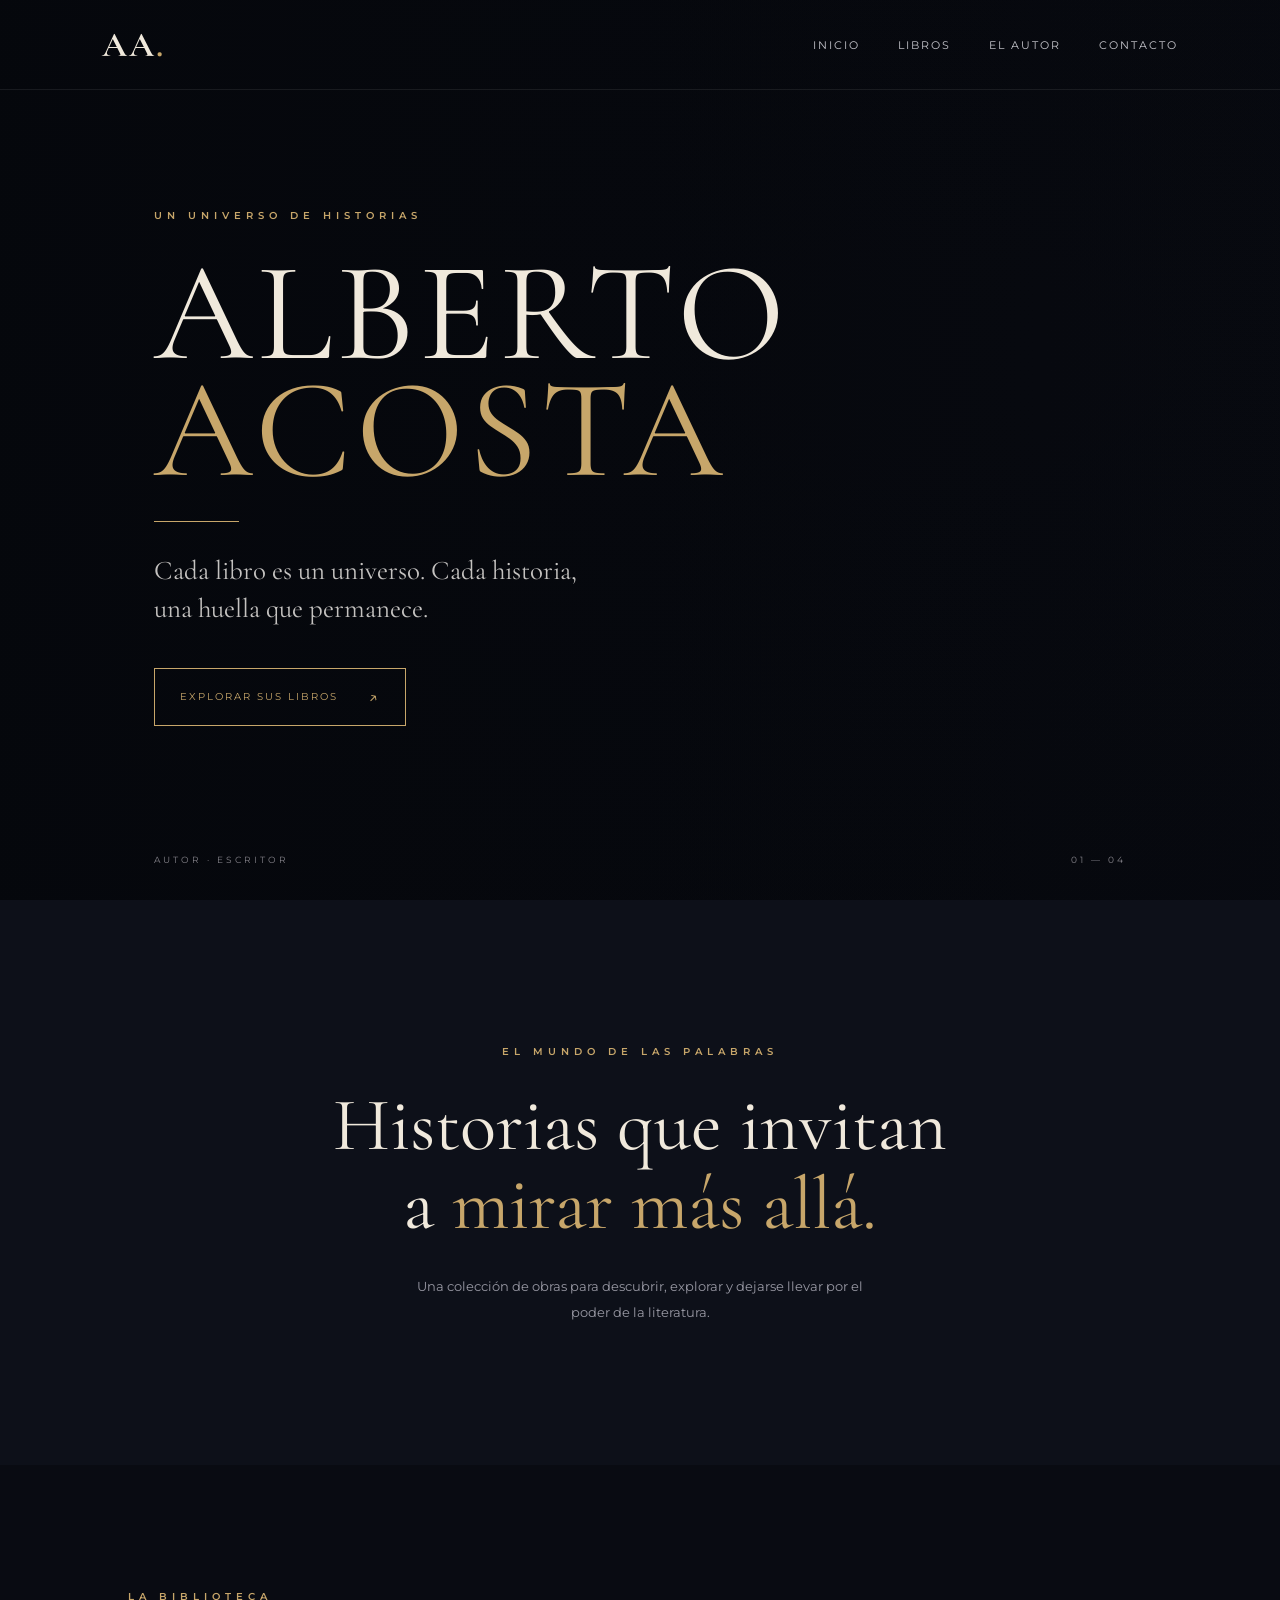
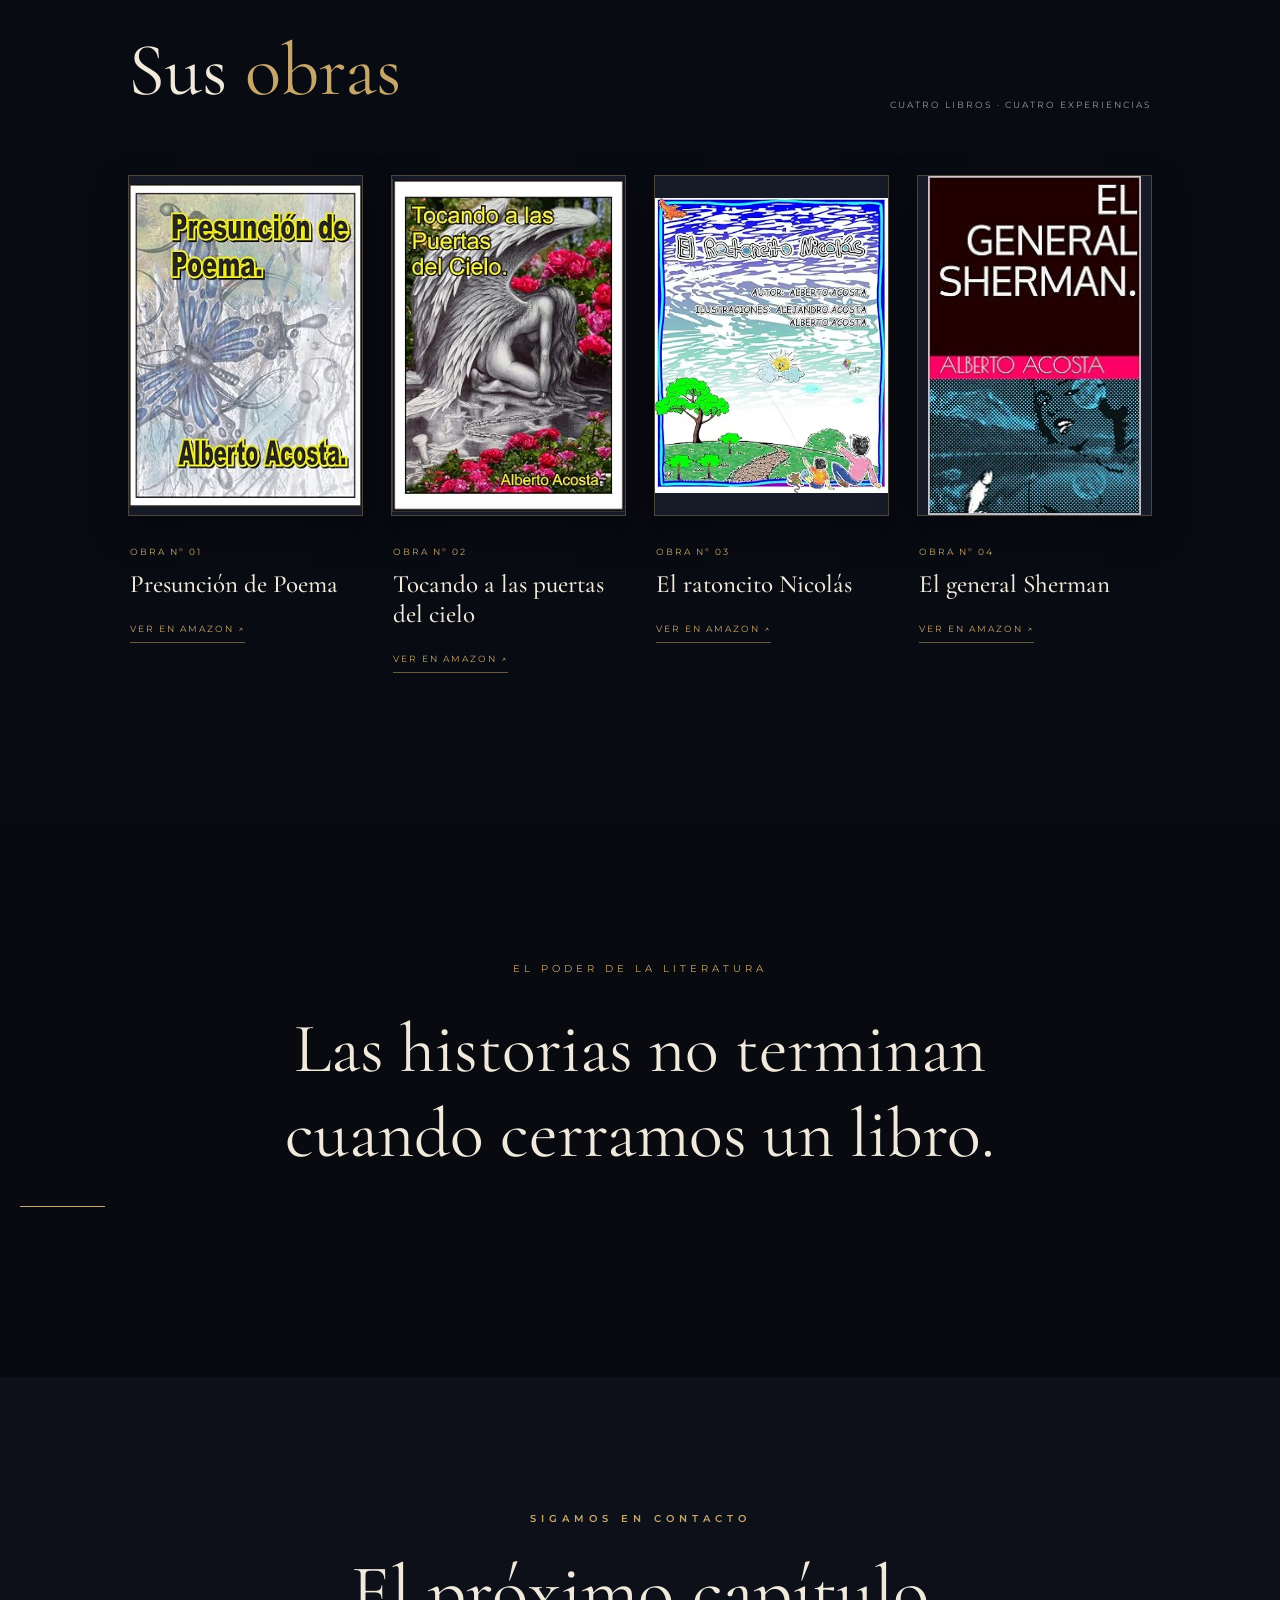
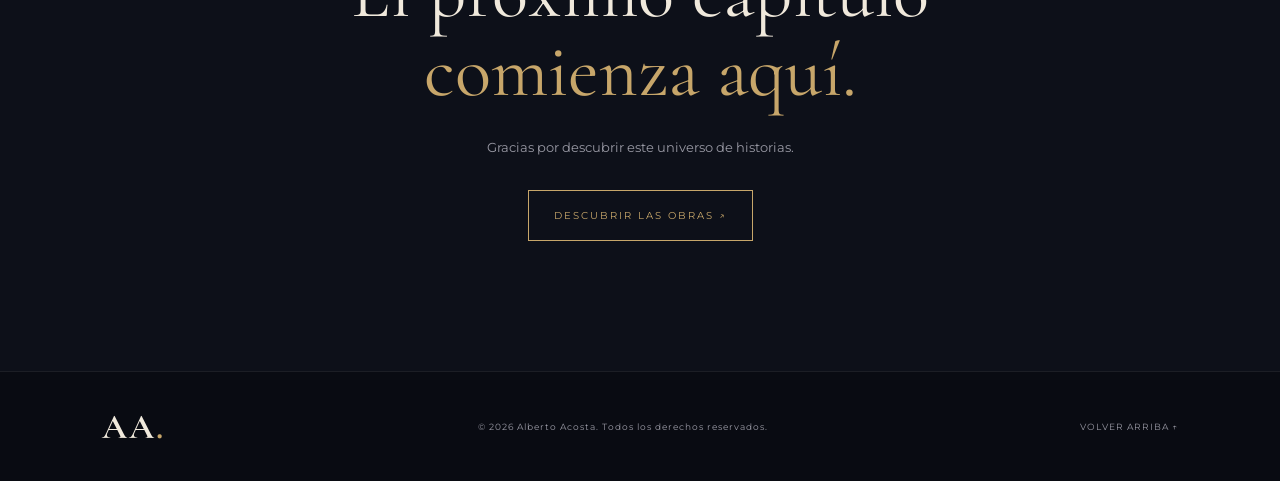
==== alberto-acosta/index.html @ faae9333 "Add files via upload" ====
<!DOCTYPE html>
<html lang="es">
<head>
    <meta charset="UTF-8">
    <meta name="viewport" content="width=device-width, initial-scale=1.0">

    <title>Alberto Acosta | Autor y escritor</title>
    <meta name="description" content="Descubre las obras de Alberto Acosta. Cuatro libros, cuatro universos por explorar.">

    <link rel="stylesheet" href="styles.css">
    <link rel="preconnect" href="https://fonts.googleapis.com">
    <link rel="preconnect" href="https://fonts.gstatic.com" crossorigin>
    <link href="https://fonts.googleapis.com/css2?family=Cormorant+Garamond:wght@400;500;600;700&family=Montserrat:wght@300;400;500;600&display=swap" rel="stylesheet">
</head>

<body>

    <header class="header">
        <a href="#inicio" class="logo">AA<span>.</span></a>

        <nav class="nav" id="nav">
            <a href="#inicio">Inicio</a>
            <a href="#libros">Libros</a>
            <a href="#autor">El autor</a>
            <a href="#contacto">Contacto</a>
        </nav>

        <button class="menu-button" id="menu-button" aria-label="Abrir menú">
            ☰
        </button>
    </header>

    <main>

        <section class="hero" id="inicio">
            <div class="hero-overlay"></div>

            <div class="hero-content">
                <span class="eyebrow">UN UNIVERSO DE HISTORIAS</span>

                <h1>ALBERTO<br><span>ACOSTA</span></h1>

                <div class="gold-line"></div>

                <p>
                    Cada libro es un universo.
                    Cada historia, una huella que permanece.
                </p>

                <a href="#libros" class="hero-button">
                    EXPLORAR SUS LIBROS <span>↗</span>
                </a>
            </div>

            <div class="hero-bottom">
                <span>AUTOR · ESCRITOR</span>
                <span>01 — 04</span>
            </div>
        </section>

        <section class="intro" id="autor">
            <span class="section-label">EL MUNDO DE LAS PALABRAS</span>

            <h2>
                Historias que invitan<br>
                a <span>mirar más allá.</span>
            </h2>

            <p>
                Una colección de obras para descubrir, explorar
                y dejarse llevar por el poder de la literatura.
            </p>
        </section>

        <section class="books" id="libros">
            <div class="section-heading">
                <div>
                    <span class="section-label">LA BIBLIOTECA</span>
                    <h2>Sus <span>obras</span></h2>
                </div>

                <p>CUATRO LIBROS · CUATRO EXPERIENCIAS</p>
            </div>

            <div class="book-grid">

                <article class="book-card">
                    <div class="book-cover">
                    <img src="assets/presuncion.jpg" alt="Portada de Presunción de Poema">
                    </div>
                    <div class="book-info">
                        <span>OBRA Nº 01</span>
                        <h3>Presunción de Poema</h3>
                        <a href="https://www.amazon.com/-/es/Alberto-Acosta-ebook/dp/B07H7WVW3H" target="_blank" rel="noopener noreferrer">
                            VER EN AMAZON ↗
                        </a>
                    </div>
                </article>

                <article class="book-card">
                    <div class="book-cover">
                    <img src="assets/puertas-cielo.jpg" alt="Portada de Tocando a las puertas del cielo">
                    </div>
                    <div class="book-info">
                        <span>OBRA Nº 02</span>
                        <h3>Tocando a las puertas del cielo</h3>
                        <a href="https://www.amazon.com/-/es/Alberto-Acosta-ebook/dp/B07GY11C28/ref=sr_1_1?__mk_es_US=%C3%85M%C3%85%C5%BD%C3%95%C3%91&sr=8-1" target="_blank" rel="noopener noreferrer">
                            VER EN AMAZON ↗
                        </a>
                    </div>
                </article>

                <article class="book-card">
                    <div class="book-cover">
                    <img src="assets/ratoncito-nicolas.jpg" alt="Portada de El ratoncito Nicolás">
                    </div>
                    <div class="book-info">
                        <span>OBRA Nº 03</span>
                        <h3>El ratoncito Nicolás</h3>
                        <a href="https://www.amazon.com/-/es/Alberto-Acosta-ebook/dp/B086YYC1CD" target="_blank" rel="noopener noreferrer">
                            VER EN AMAZON ↗
                        </a>
                    </div>
                </article>

                <article class="book-card">
                    <div class="book-cover">
                    <img src="assets/general-sherman.jpg" alt="Portada de El general Sherman">
                    </div>
                    <div class="book-info">
                        <span>OBRA Nº 04</span>
                        <h3>El general Sherman</h3>
                        <a href="https://www.amazon.com/Alberto-Acosta-ebook/dp/B07GTQC1Q1?psc=1" target="_blank" rel="noopener noreferrer">
                            VER EN AMAZON ↗
                        </a>
                    </div>
                </article>

            </div>
        </section>

        <section class="quote">
            <span>EL PODER DE LA LITERATURA</span>
            <h2>Las historias no terminan<br>cuando cerramos un libro.</h2>
            <div class="gold-line"></div>
        </section>

        <section class="contact" id="contacto">
            <span class="section-label">SIGAMOS EN CONTACTO</span>
            <h2>El próximo capítulo<br><span>comienza aquí.</span></h2>
            <p>Gracias por descubrir este universo de historias.</p>
            <a href="#libros" class="hero-button">DESCUBRIR LAS OBRAS ↗</a>
        </section>

    </main>

    <footer>
        <a href="#inicio" class="logo">AA<span>.</span></a>
        <p>© <span id="year"></span> Alberto Acosta. Todos los derechos reservados.</p>
        <a href="#inicio">VOLVER ARRIBA ↑</a>
    </footer>

    <script src="script.js"></script>

</body>
</html>
---- alberto-acosta/styles.css ----
:root {
    --background: #090b12;
    --surface: #111521;
    --gold: #c7a66a;
    --cream: #f0e9dc;
    --muted: #9999a4;
}

* {
    margin: 0;
    padding: 0;
    box-sizing: border-box;
}

html {
    scroll-behavior: smooth;
}

body {
    background: var(--background);
    color: var(--cream);
    font-family: 'Montserrat', sans-serif;
    overflow-x: hidden;
}

a {
    color: inherit;
    text-decoration: none;
}

/* HEADER */

.header {
    position: absolute;
    top: 0;
    left: 0;
    width: 100%;
    height: 90px;
    padding: 0 8%;
    display: flex;
    align-items: center;
    justify-content: space-between;
    z-index: 10;
    border-bottom: 1px solid rgba(255,255,255,0.08);
}

.logo {
    font-family: 'Cormorant Garamond', serif;
    font-size: 35px;
    font-weight: 700;
    letter-spacing: 2px;
}

.logo span {
    color: var(--gold);
}

.nav {
    display: flex;
    gap: 38px;
}

.nav a {
    color: #c5c5cb;
    font-size: 11px;
    letter-spacing: 2px;
    text-transform: uppercase;
    transition: 0.3s;
}

.nav a:hover {
    color: var(--gold);
}

.menu-button {
    display: none;
    color: white;
    background: none;
    border: none;
    font-size: 26px;
    cursor: pointer;
}

/* HERO */

.hero {
    min-height: 100vh;
    position: relative;
    display: flex;
    align-items: center;
    padding: 130px 12% 100px;
    overflow: hidden;

    background:
        linear-gradient(90deg, rgba(5,7,12,0.97) 0%, rgba(5,7,12,0.75) 50%, rgba(5,7,12,0.35) 100%),
        linear-gradient(0deg, #090b12 0%, transparent 35%),
        url("https://images.unsplash.com/photo-1507842217343-583bb7270b66?q=85&w=2200") center/cover;
}

.hero-overlay {
    position: absolute;
    inset: 0;
    background: radial-gradient(ellipse at 75% 40%, transparent 0%, rgba(5,7,12,0.35) 75%);
}

.hero-content {
    position: relative;
    max-width: 750px;
    animation: appear 1.2s ease both;
}

.eyebrow,
.section-label {
    color: var(--gold);
    font-size: 10px;
    font-weight: 600;
    letter-spacing: 5px;
}

.hero h1 {
    font-family: 'Cormorant Garamond', serif;
    font-size: clamp(75px, 11vw, 145px);
    font-weight: 400;
    line-height: 0.83;
    letter-spacing: 4px;
    margin: 32px 0;
}

.hero h1 span {
    color: var(--gold);
}

.gold-line {
    width: 85px;
    height: 1px;
    background: var(--gold);
    margin: 30px 0;
}

.hero-content p {
    color: #c4c2c0;
    font-family: 'Cormorant Garamond', serif;
    font-size: 27px;
    line-height: 1.4;
    max-width: 450px;
    margin-bottom: 40px;
}

.hero-button {
    display: inline-flex;
    align-items: center;
    gap: 30px;
    padding: 18px 25px;
    border: 1px solid var(--gold);
    color: var(--gold);
    font-size: 10px;
    letter-spacing: 2px;
    transition: 0.35s;
}

.hero-button:hover {
    background: var(--gold);
    color: #090b12;
}

.hero-button span {
    font-size: 17px;
}

.hero-bottom {
    position: absolute;
    bottom: 35px;
    left: 12%;
    right: 12%;
    display: flex;
    justify-content: space-between;
    color: #85838a;
    font-size: 9px;
    letter-spacing: 3px;
}

/* INTRO */

.intro {
    padding: 140px 20px;
    text-align: center;
    background: #0d1019;
}

.intro h2,
.section-heading h2,
.contact h2 {
    font-family: 'Cormorant Garamond', serif;
    font-size: clamp(48px, 6vw, 75px);
    font-weight: 400;
    line-height: 1.05;
    margin: 28px 0;
}

.intro h2 span,
.section-heading h2 span,
.contact h2 span {
    color: var(--gold);
}

.intro p {
    color: var(--muted);
    max-width: 480px;
    margin: 0 auto;
    font-size: 13px;
    line-height: 2;
}

/* BOOKS */

.books {
    padding: 120px 10%;
}

.section-heading {
    display: flex;
    align-items: end;
    justify-content: space-between;
    margin-bottom: 65px;
}

.section-heading h2 {
    margin-bottom: 0;
}

.section-heading > p {
    color: var(--muted);
    font-size: 9px;
    letter-spacing: 2px;
}

.book-grid {
    display: grid;
    grid-template-columns: repeat(4, 1fr);
    gap: 28px;
}

.book-card {
    transition: transform 0.4s ease;
}

.book-card:hover {
    transform: translateY(-12px);
}

.book-placeholder {
    aspect-ratio: 0.69;
    position: relative;
    padding: 28px 20px;
    display: flex;
    flex-direction: column;
    align-items: center;
    justify-content: center;
    text-align: center;
    overflow: hidden;
    border: 1px solid rgba(199,166,106,0.35);
    background:
        radial-gradient(circle at 50% 30%, rgba(199,166,106,0.2), transparent 60%),
        linear-gradient(145deg, #24212a, #0c1019 75%);
}

.book-placeholder::before {
    content: "";
    position: absolute;
    inset: 10px;
    border: 1px solid rgba(199,166,106,0.3);
    pointer-events: none;
}

.book-placeholder > span {
    position: absolute;
    top: 25px;
    left: 25px;
    color: var(--gold);
    font-size: 10px;
    letter-spacing: 2px;
}

.book-title {
    font-family: 'Cormorant Garamond', serif;
    font-size: clamp(25px, 3vw, 39px);
    line-height: 1.05;
    color: var(--cream);
}

.book-placeholder small {
    position: absolute;
    bottom: 35px;
    color: var(--gold);
    font-size: 8px;
    letter-spacing: 3px;
}

.book-info {
    padding: 24px 2px;
}

.book-info > span {
    color: var(--gold);
    font-size: 9px;
    letter-spacing: 2px;
}

.book-info h3 {
    font-family: 'Cormorant Garamond', serif;
    font-size: 25px;
    font-weight: 500;
    margin: 10px 0 18px;
}

.book-info a {
    display: inline-block;
    color: var(--gold);
    font-size: 9px;
    letter-spacing: 2px;
    border-bottom: 1px solid rgba(199,166,106,0.5);
    padding-bottom: 8px;
}

/* QUOTE */

.quote {
    padding: 140px 20px;
    text-align: center;
    background:
        linear-gradient(rgba(8,10,16,0.86), rgba(8,10,16,0.92)),
        url("https://images.unsplash.com/photo-1506880018603-83d5b814b5a6?q=85&w=1800") center/cover;
}

.quote > span {
    color: var(--gold);
    font-size: 10px;
    letter-spacing: 4px;
}

.quote h2 {
    font-family: 'Cormorant Garamond', serif;
    font-size: clamp(40px, 6vw, 70px);
    font-weight: 400;
    margin: 30px 0;
}

/* CONTACT */

.contact {
    padding: 130px 20px;
    text-align: center;
    background: #0d1019;
}

.contact p {
    color: var(--muted);
    font-size: 13px;
    margin-bottom: 35px;
}

/* FOOTER */

footer {
    min-height: 110px;
    padding: 25px 8%;
    display: flex;
    align-items: center;
    justify-content: space-between;
    gap: 20px;
    border-top: 1px solid rgba(255,255,255,0.08);
}

footer p,
footer > a:last-child {
    color: var(--muted);
    font-size: 9px;
    letter-spacing: 1px;
}

/* ANIMATIONS */

@keyframes appear {
    from {
        opacity: 0;
        transform: translateY(35px);
    }

    to {
        opacity: 1;
        transform: translateY(0);
    }
}

/* RESPONSIVE */

@media (max-width: 950px) {
    .book-grid {
        grid-template-columns: repeat(2, 1fr);
    }
}

@media (max-width: 650px) {
    .header {
        height: 75px;
        padding: 0 7%;
    }

    .menu-button {
        display: block;
    }

    .nav {
        position: absolute;
        top: 75px;
        left: 0;
        width: 100%;
        padding: 30px;
        background: #10131e;
        display: none;
        flex-direction: column;
        gap: 25px;
    }

    .nav.active {
        display: flex;
    }

    .hero {
        min-height: 850px;
        padding: 120px 8% 100px;
        background-position: 60% center;
    }

    .hero h1 {
        font-size: 76px;
    }

    .hero-content p {
        font-size: 22px;
    }

    .hero-bottom {
        left: 8%;
        right: 8%;
    }

    .section-heading {
        display: block;
    }

    .section-heading > p {
        margin-top: 20px;
    }

    .books {
        padding: 90px 7%;
    }

    .book-grid {
        gap: 18px;
    }

    .book-info h3 {
        font-size: 21px;
    }

    footer {
        flex-direction: column;
        text-align: center;
        padding: 35px 20px;
    }
}

@media (max-width: 380px) {
    .book-grid {
        grid-template-columns: 1fr;
    }
}
.book-cover {
    width: 100%;
    aspect-ratio: 0.69;
    overflow: hidden;
    background: #171b27;
    border: 1px solid rgba(199,166,106,0.3);
    box-shadow: 0 15px 35px rgba(0,0,0,0.35);
}

.book-cover img {
    width: 100%;
    height: 100%;
    display: block;
    object-fit: contain;
    transition: transform 0.5s ease;
}

.book-card:hover .book-cover img {
    transform: scale(1.04);
}
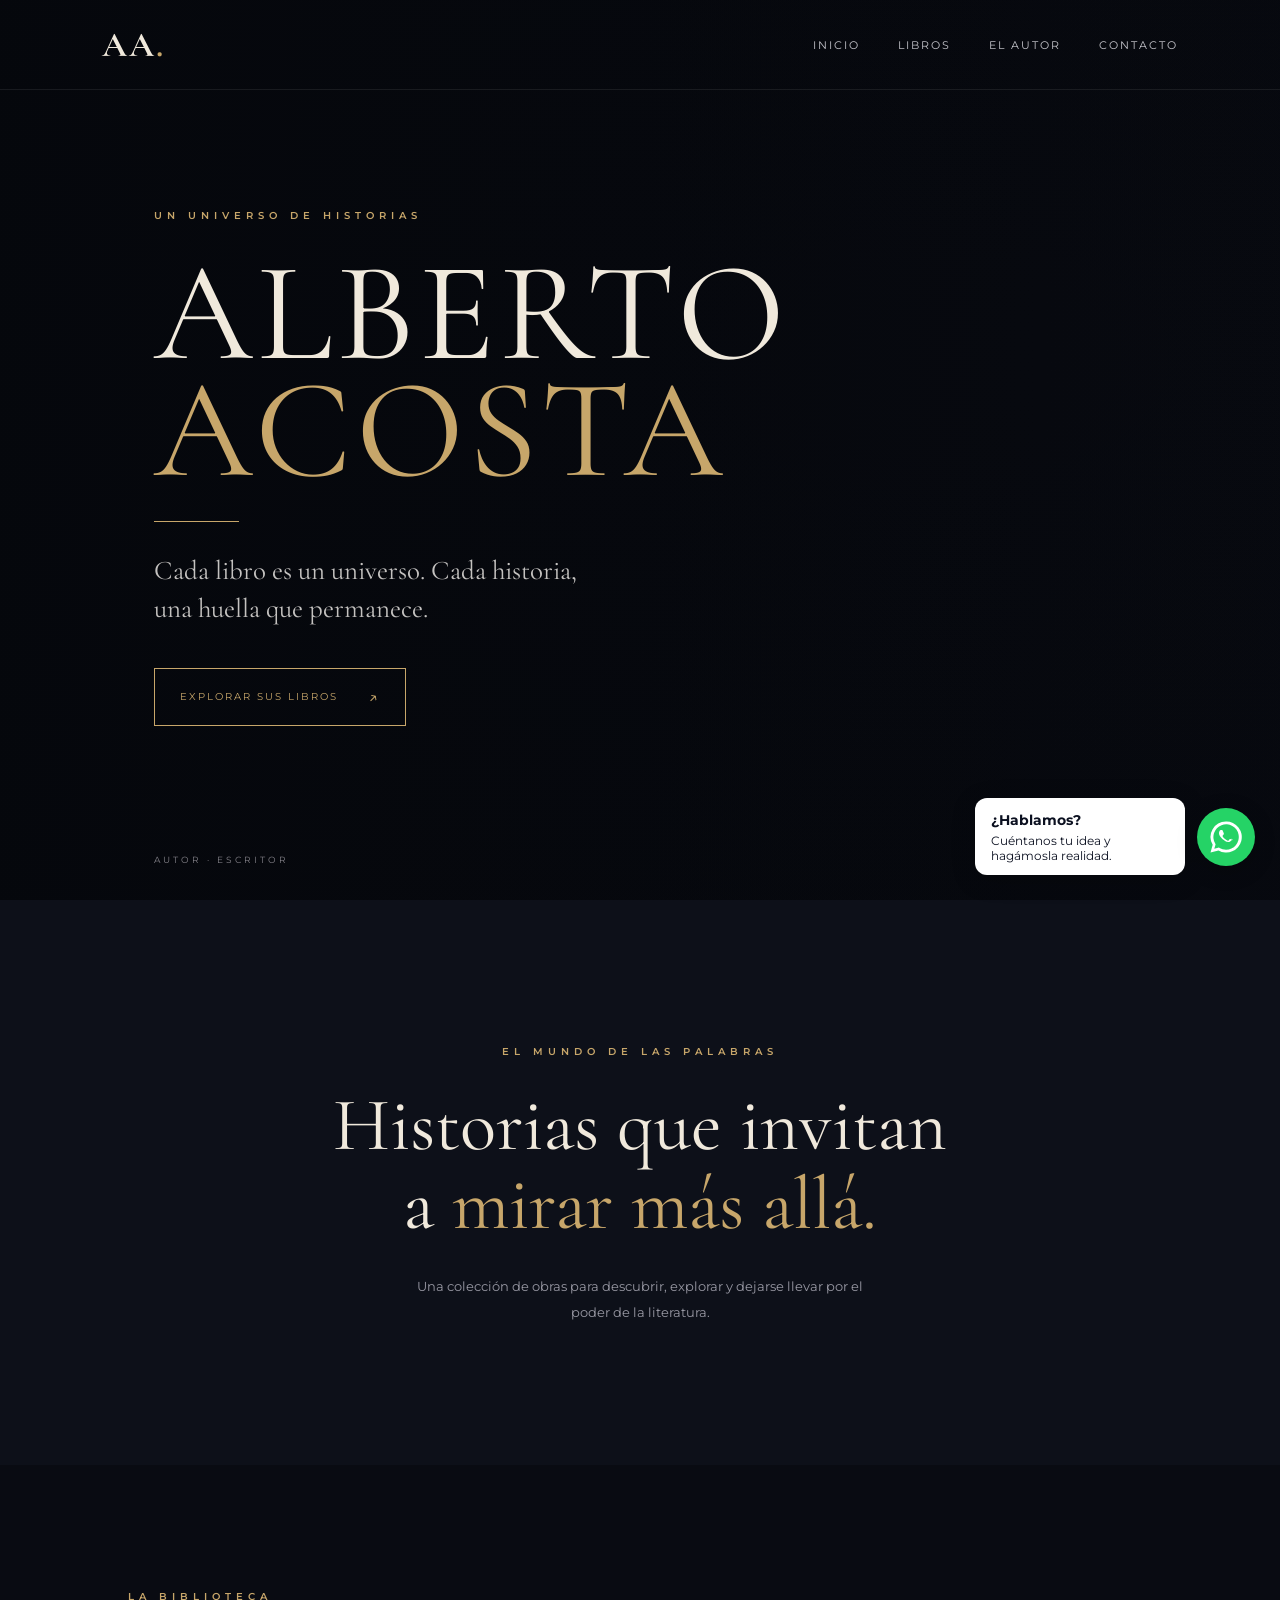
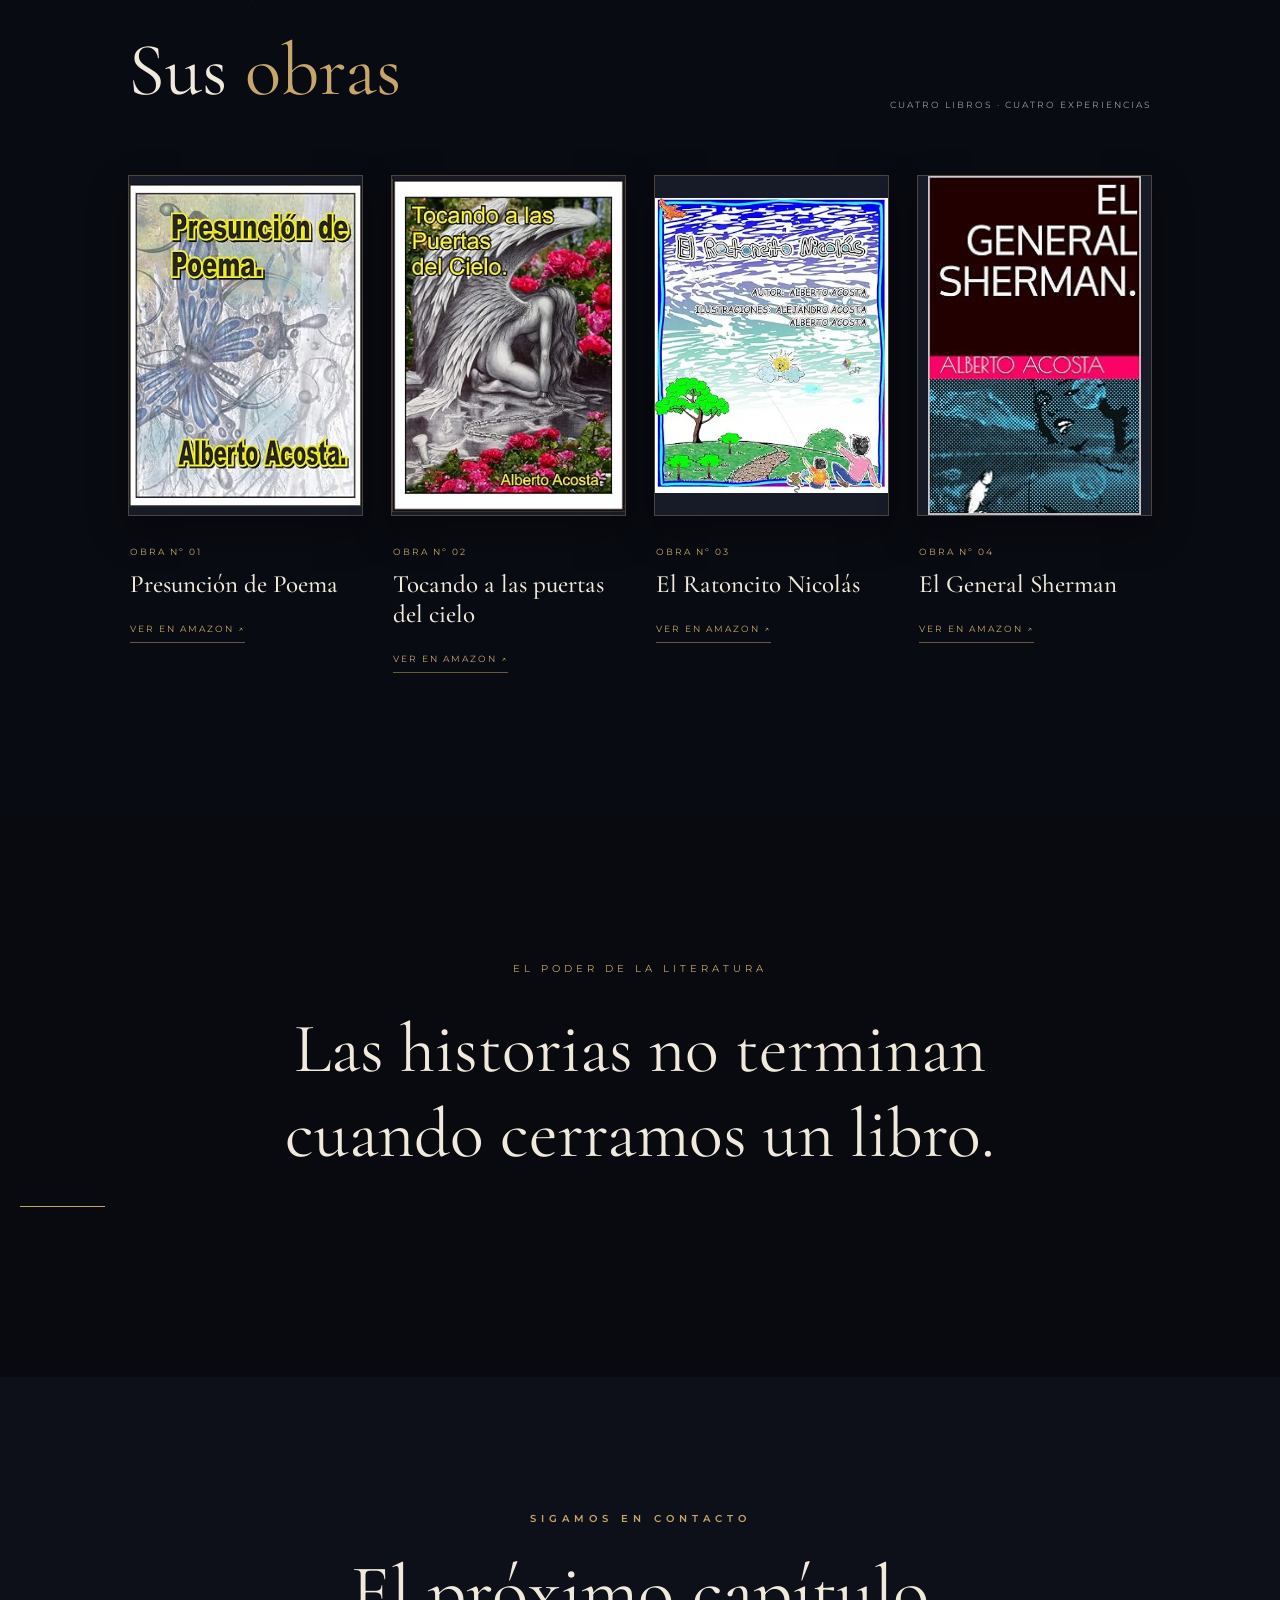
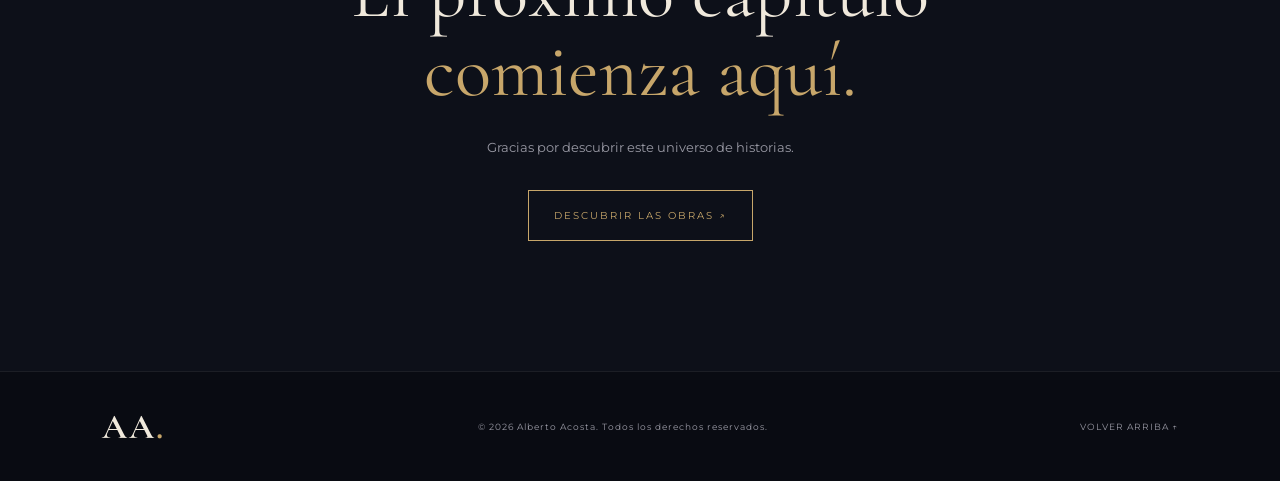
==== commit baf0f231: "Add files via upload" ====
--- a/alberto-acosta/index.html
+++ b/alberto-acosta/index.html
@@ -117,7 +117,7 @@
                     </div>
                     <div class="book-info">
                         <span>OBRA Nº 03</span>
-                        <h3>El ratoncito Nicolás</h3>
+                        <h3>El Ratoncito Nicolás</h3>
                         <a href="https://www.amazon.com/-/es/Alberto-Acosta-ebook/dp/B086YYC1CD" target="_blank" rel="noopener noreferrer">
                             VER EN AMAZON ↗
                         </a>
@@ -130,7 +130,7 @@
                     </div>
                     <div class="book-info">
                         <span>OBRA Nº 04</span>
-                        <h3>El general Sherman</h3>
+                        <h3>El General Sherman</h3>
                         <a href="https://www.amazon.com/Alberto-Acosta-ebook/dp/B07GTQC1Q1?psc=1" target="_blank" rel="noopener noreferrer">
                             VER EN AMAZON ↗
                         </a>
@@ -163,5 +163,23 @@
 
     <script src="script.js"></script>
 
+<!-- BOTÓN FLOTANTE DE WHATSAPP -->
+<div class="whatsapp-widget">
+    <div class="whatsapp-message">
+        <span>¿Hablamos?</span>
+        <p>Cuéntanos tu idea y hagámosla realidad.</p>
+    </div>
+
+    <a href="https://wa.me/3245450718"
+       target="_blank"
+       rel="noopener noreferrer"
+       class="whatsapp-button"
+       aria-label="Escribir por WhatsApp">
+        <svg viewBox="0 0 32 32" aria-hidden="true">
+            <path fill="currentColor" d="M16 .5A15.4 15.4 0 0 0 2.7 23.7L.5 31.5l8-2.1A15.5 15.5 0 1 0 16 .5Zm0 28.2a12.7 12.7 0 0 1-6.5-1.8l-.5-.3-4.7 1.2 1.3-4.6-.3-.5A12.7 12.7 0 1 1 16 28.7Zm7-9.5c-.4-.2-2.2-1.1-2.6-1.2-.3-.1-.6-.2-.8.2s-.9 1.2-1.1 1.4-.4.3-.8.1a10.3 10.3 0 0 1-3-1.9 11.2 11.2 0 0 1-2.1-2.6c-.2-.4 0-.6.2-.8l.6-.7c.2-.2.3-.4.4-.7.1-.2 0-.5 0-.7l-1.2-2.8c-.3-.7-.6-.6-.8-.6h-.7c-.2 0-.6.1-.9.4s-1.2 1.2-1.2 2.9 1.2 3.3 1.4 3.5a13.2 13.2 0 0 0 5.1 4.5c.7.3 1.3.5 1.7.6.7.2 1.4.2 1.9.1.6-.1 2.2-.9 2.5-1.7.3-.8.3-1.5.2-1.7s-.3-.3-.6-.5Z"/>
+        </svg>
+    </a>
+</div>
+
 </body>
 </html>
--- a/alberto-acosta/styles.css
+++ b/alberto-acosta/styles.css
@@ -497,4 +497,62 @@
 
 .book-card:hover .book-cover img {
     transform: scale(1.04);
-}+}
+/* WHATSAPP FLOTANTE */
+.whatsapp-widget {
+    position: fixed;
+    right: 25px;
+    bottom: 25px;
+    z-index: 9999;
+    display: flex;
+    align-items: center;
+    gap: 12px;
+}
+
+.whatsapp-message {
+    background: #ffffff;
+    color: #0B1020;
+    padding: 12px 16px;
+    border-radius: 12px;
+    box-shadow: 0 5px 25px rgba(0,0,0,0.2);
+    max-width: 210px;
+}
+
+.whatsapp-message span {
+    font-weight: 700;
+    font-size: 14px;
+}
+
+.whatsapp-message p {
+    font-size: 12px;
+    margin: 4px 0 0;
+}
+
+.whatsapp-button {
+    width: 58px;
+    height: 58px;
+    border-radius: 50%;
+    background: #25D366;
+    color: white;
+    display: flex;
+    align-items: center;
+    justify-content: center;
+    box-shadow: 0 5px 20px rgba(0,0,0,0.25);
+    transition: transform 0.3s ease;
+}
+
+.whatsapp-button:hover {
+    transform: scale(1.1);
+}
+
+.whatsapp-button svg {
+    width: 32px;
+    height: 32px;
+}
+
+@media (max-width: 500px) {
+    .whatsapp-widget {
+        right: 15px;
+        bottom: 15px;
+    }
+}
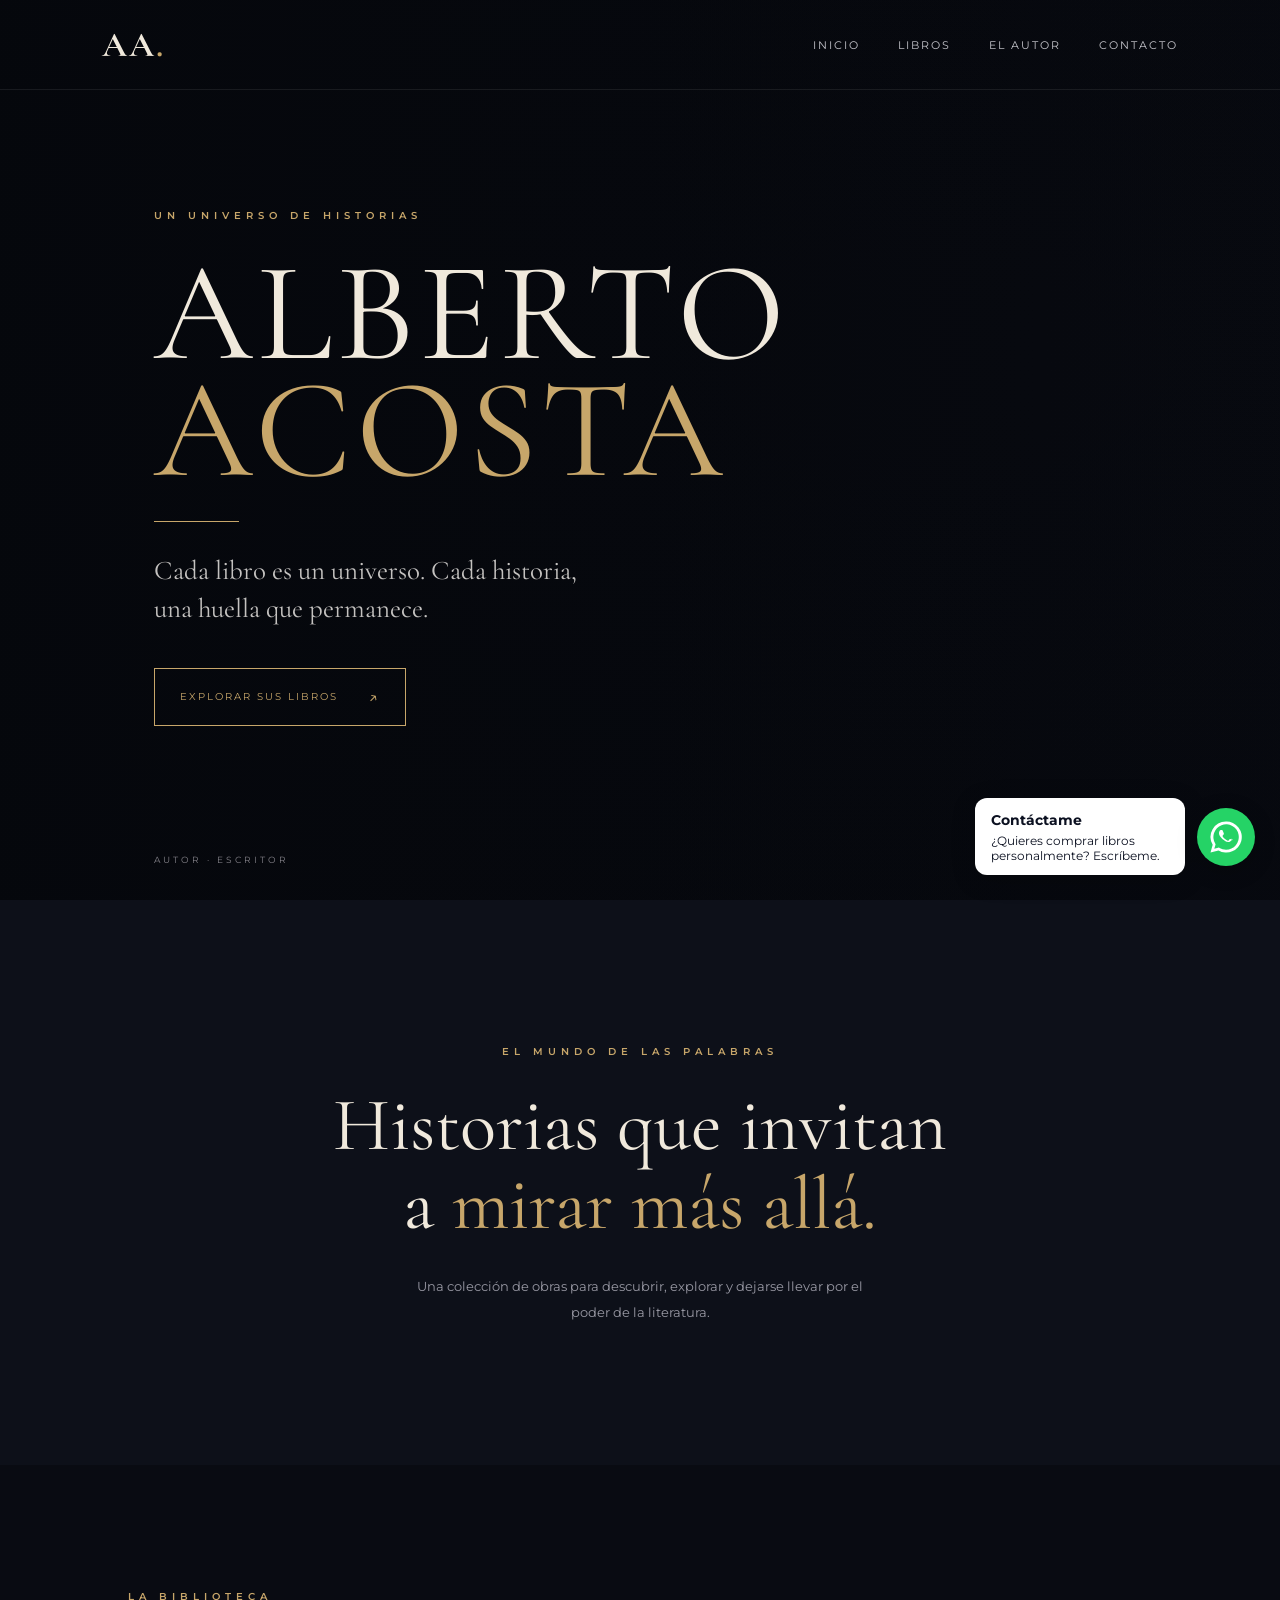
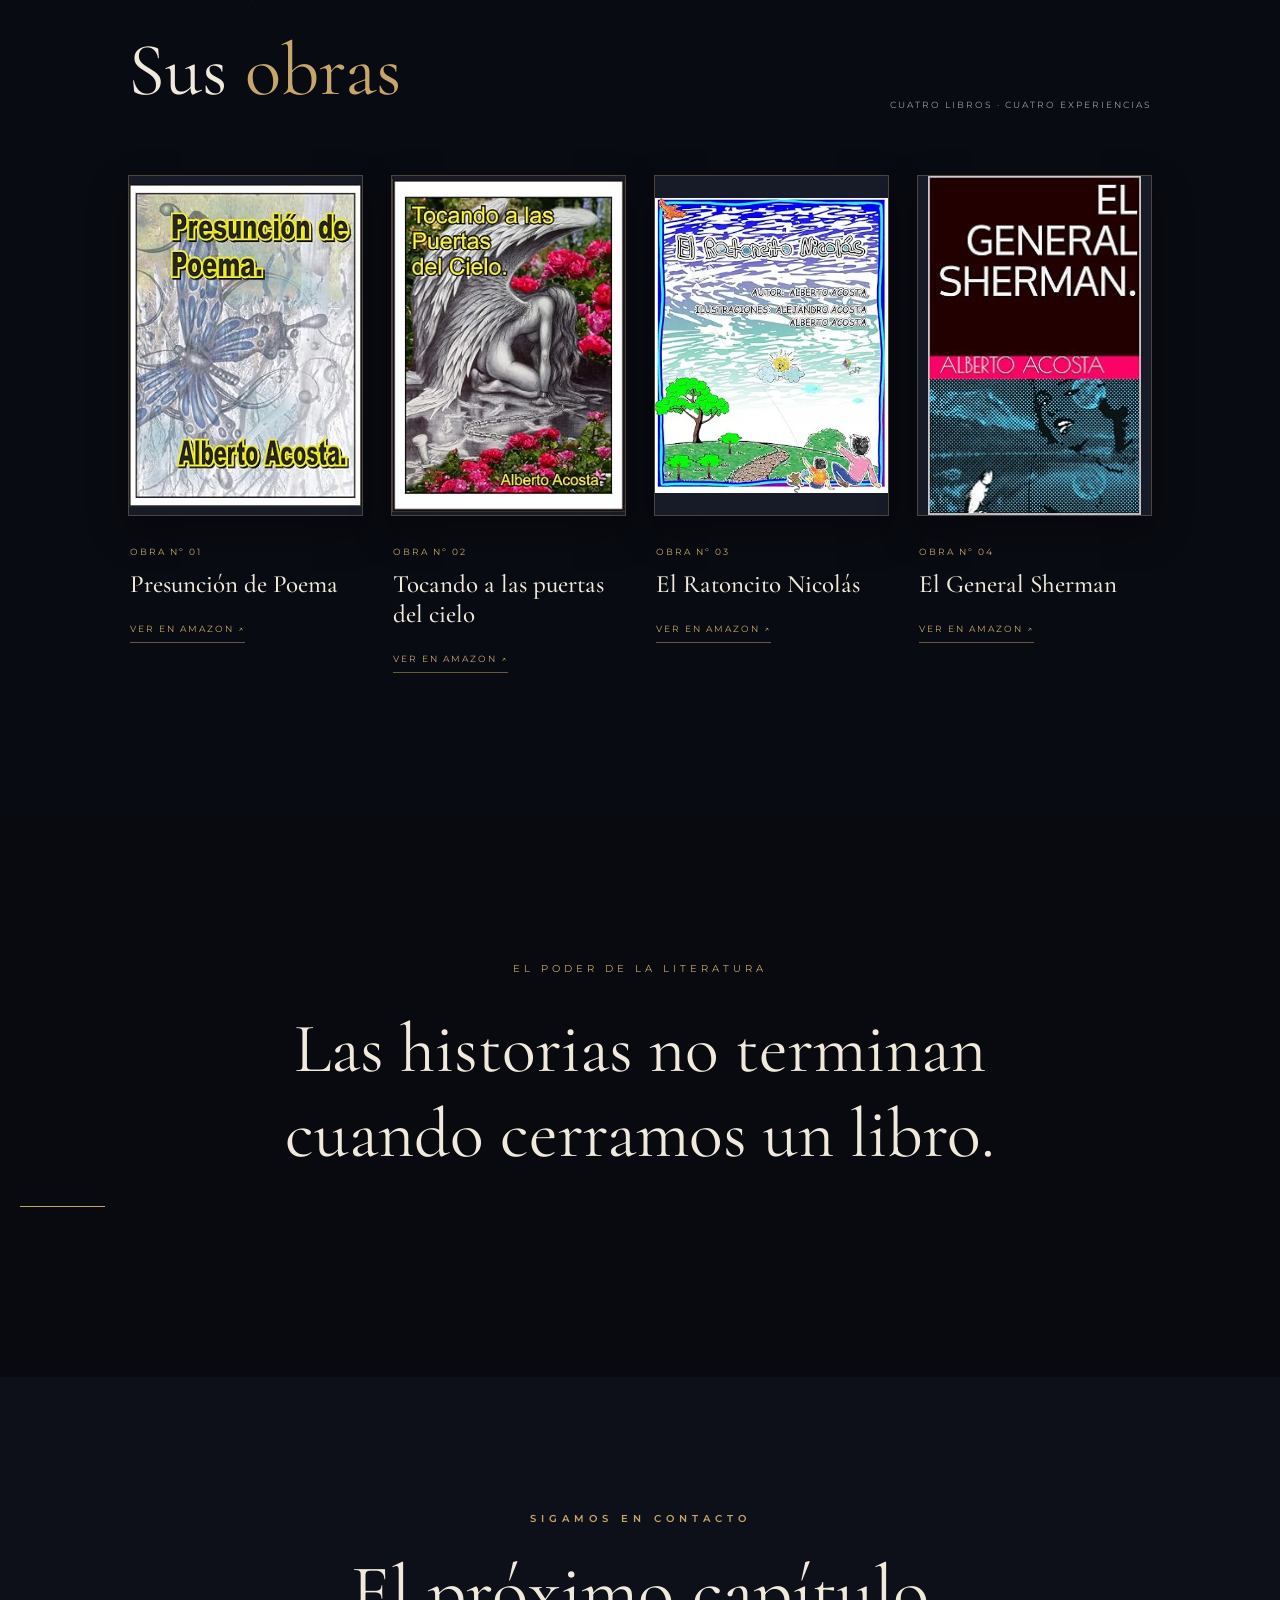
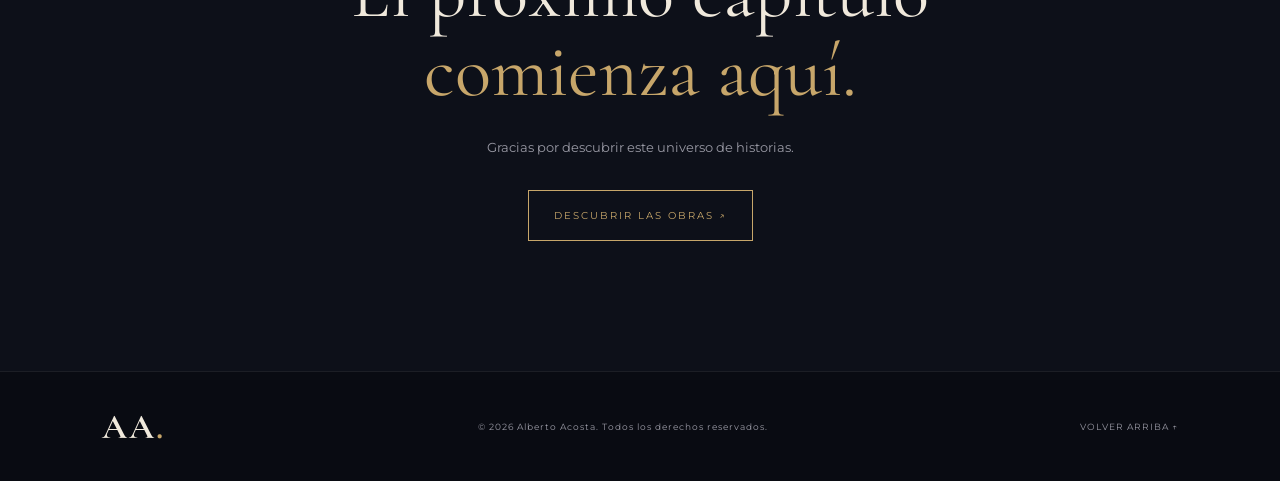
==== commit 28414589: "Add files via upload" ====
--- a/alberto-acosta/index.html
+++ b/alberto-acosta/index.html
@@ -166,11 +166,11 @@
 <!-- BOTÓN FLOTANTE DE WHATSAPP -->
 <div class="whatsapp-widget">
     <div class="whatsapp-message">
-        <span>¿Hablamos?</span>
-        <p>Cuéntanos tu idea y hagámosla realidad.</p>
+        <span>Contáctame</span>
+        <p>¿Quieres comprar libros personalmente? Escríbeme.</p>
     </div>
 
-    <a href="https://wa.me/3245450718"
+    <a href="https://wa.me/573245450718"
        target="_blank"
        rel="noopener noreferrer"
        class="whatsapp-button"
